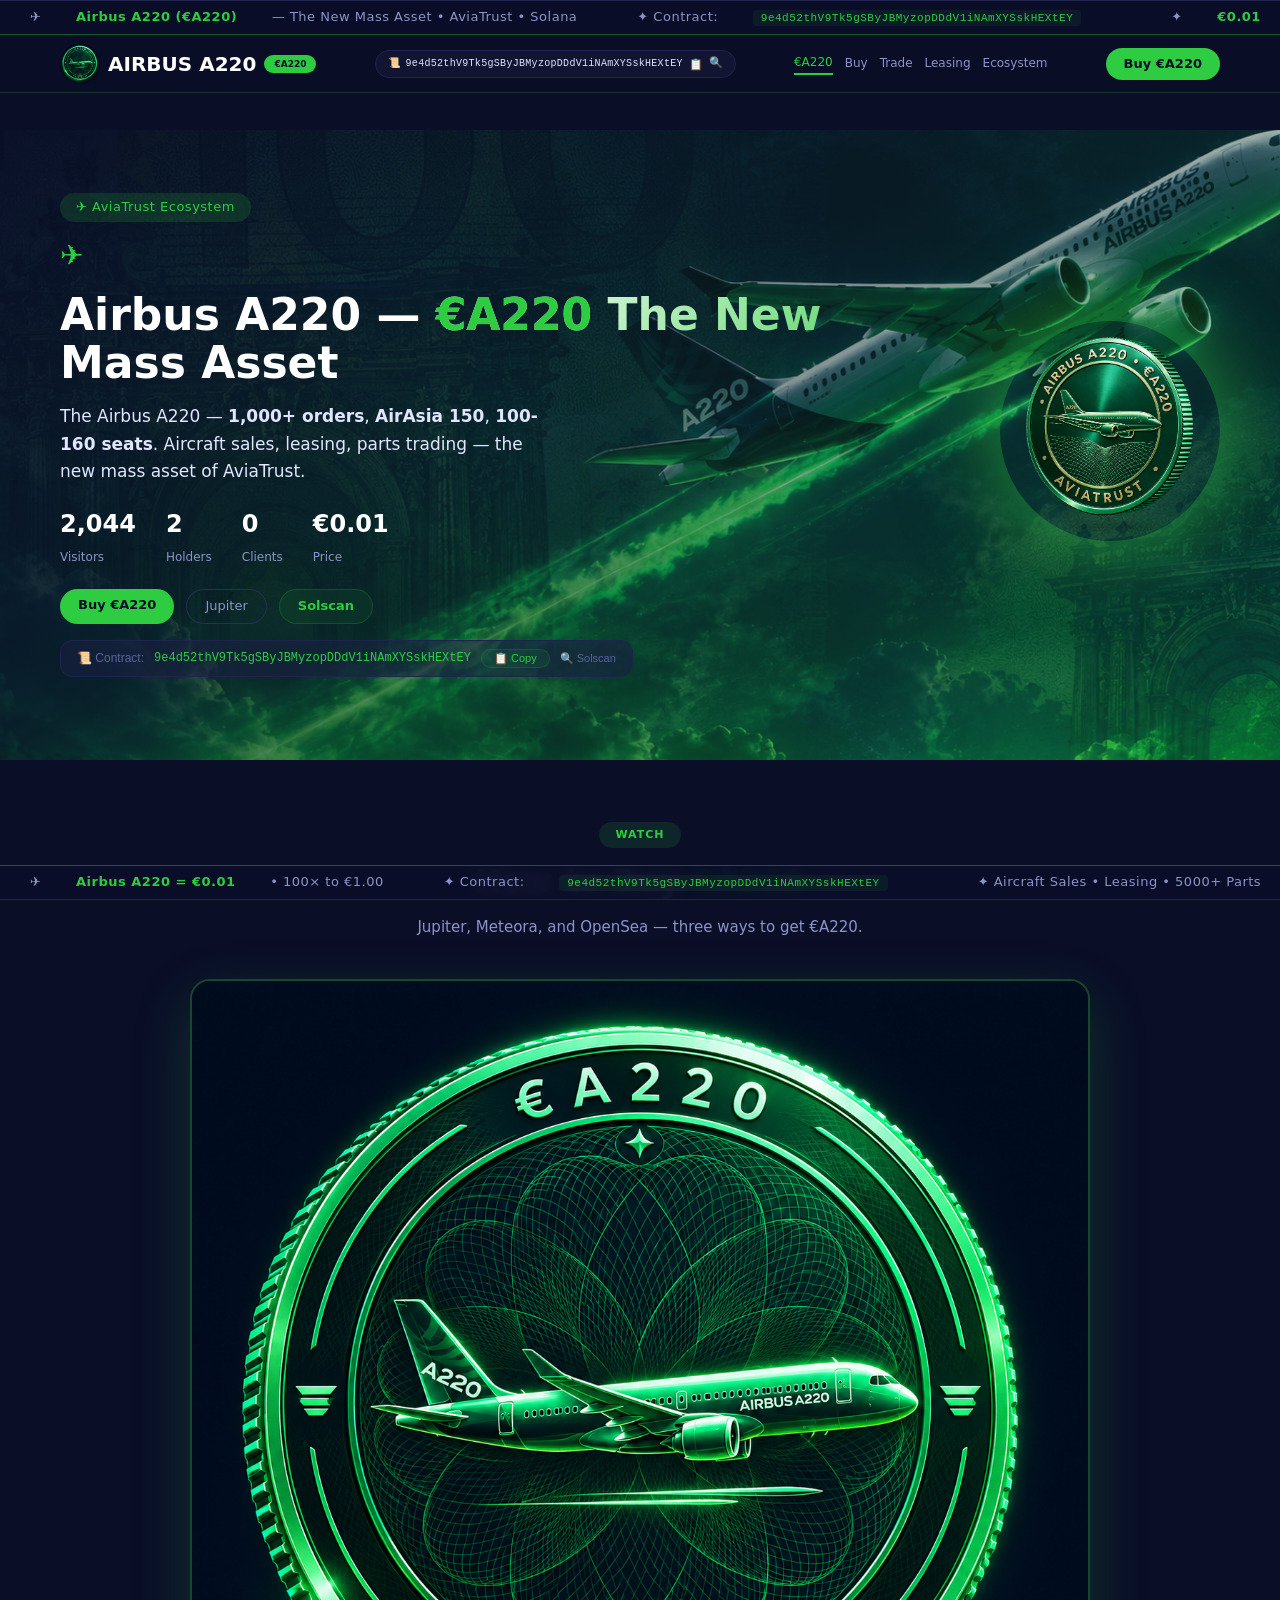
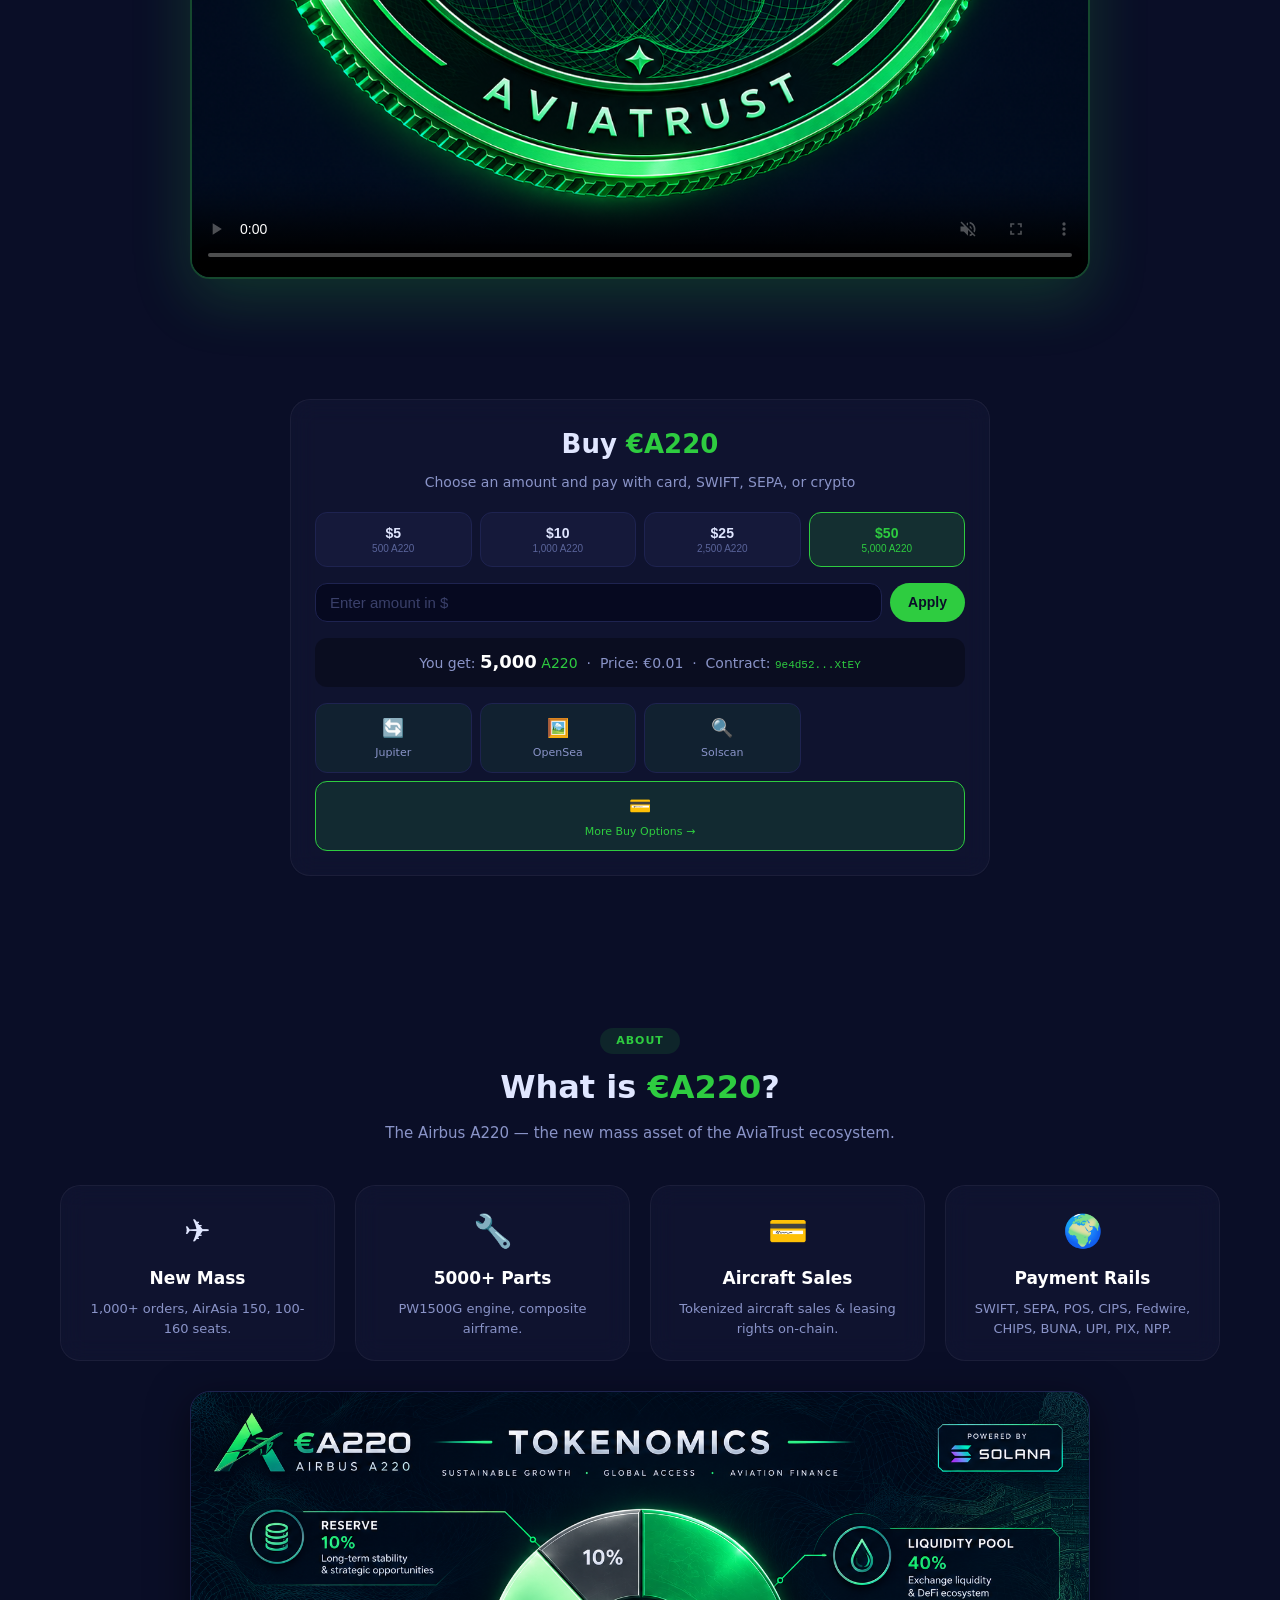
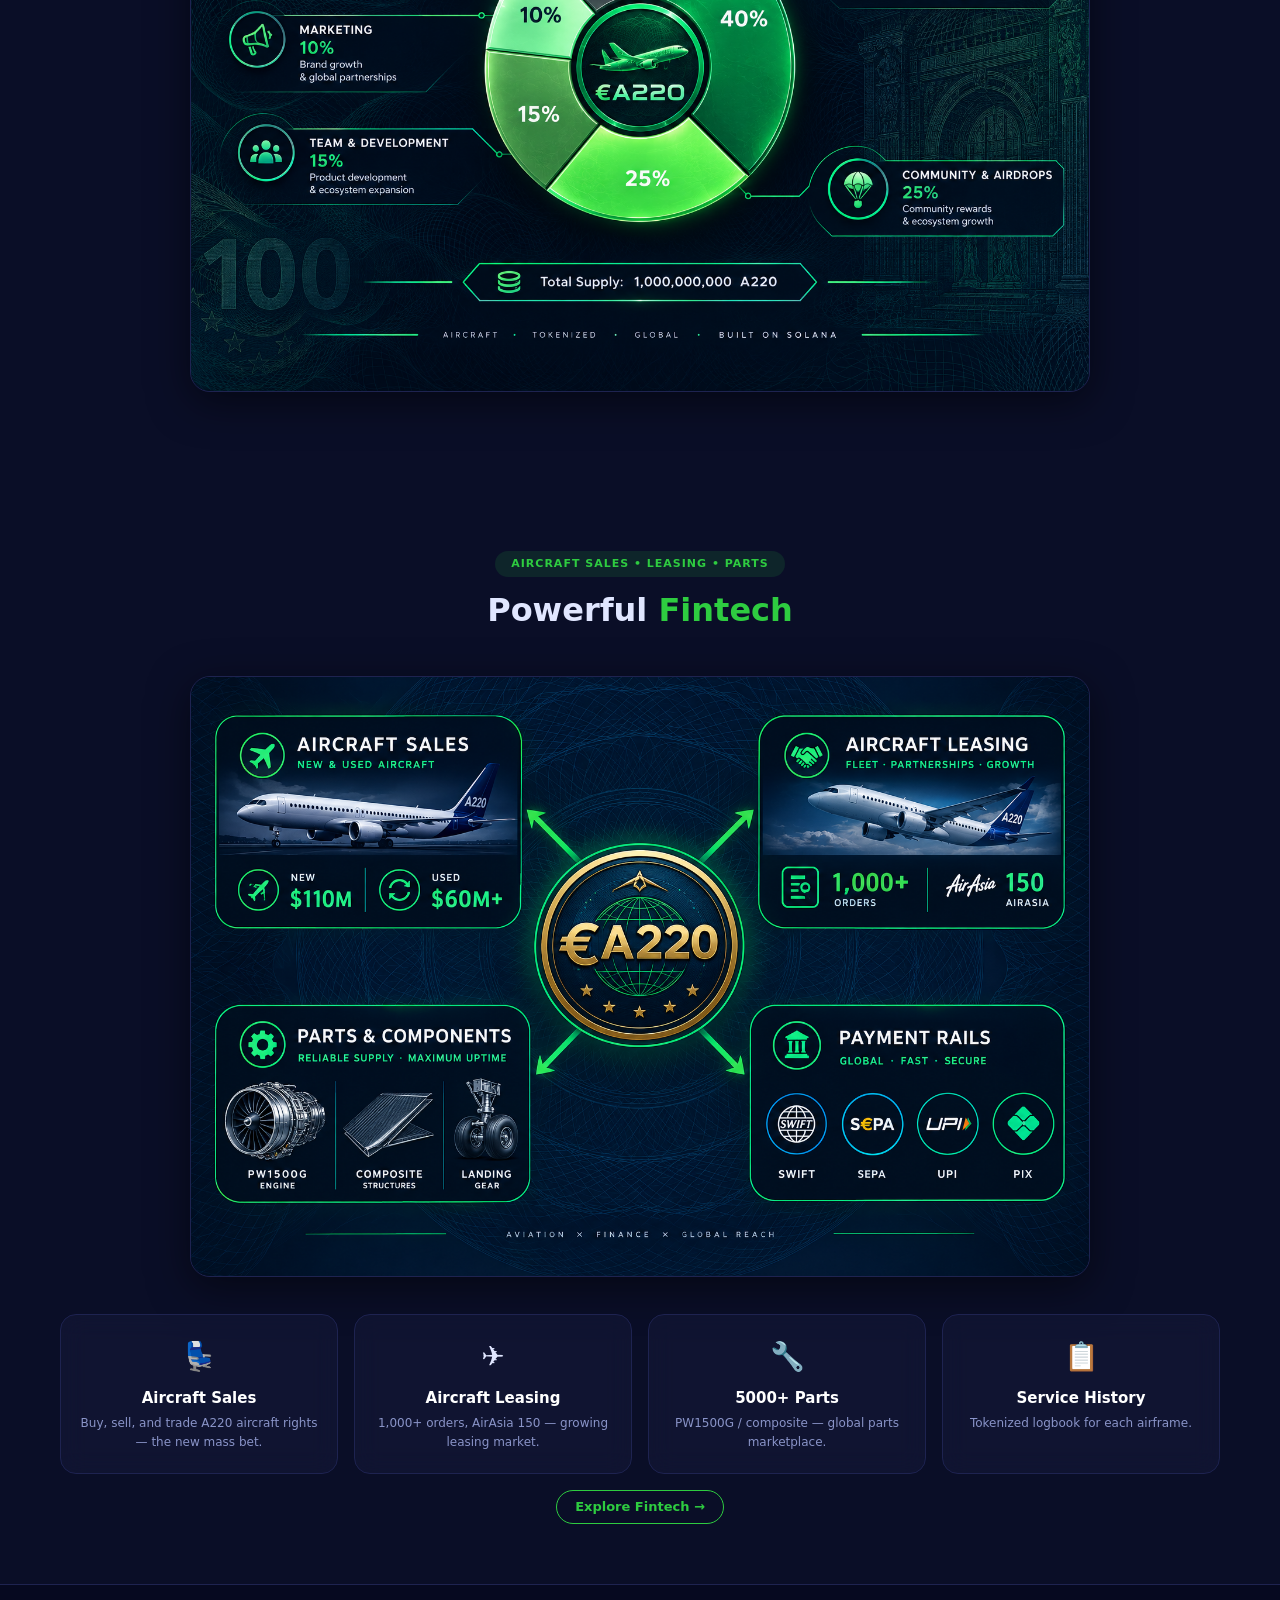
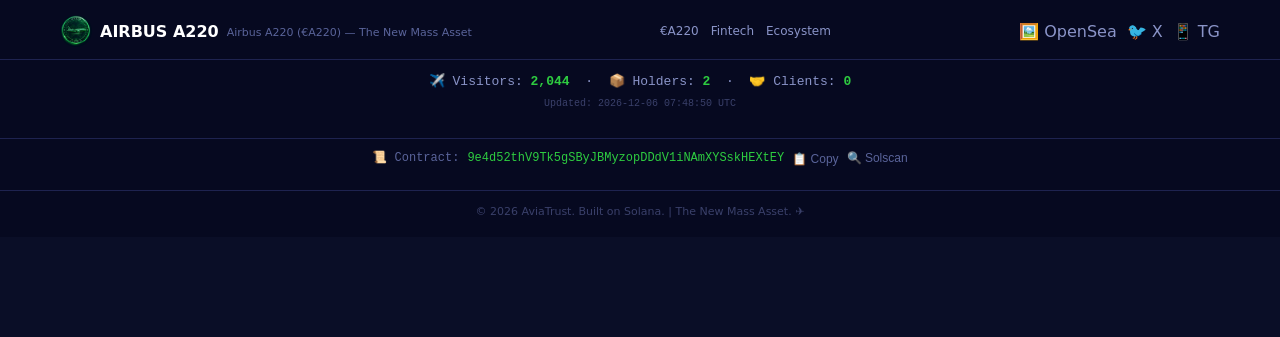
==== index.html @ b05d26f1 "Create index.html" ====
<!DOCTYPE html>
<html lang="en">
<head>
    <meta charset="UTF-8" />
    <meta name="viewport" content="width=device-width, initial-scale=1.0"/>
    <title>Airbus A220 (€A220) — The New Mass Asset | AviaTrust</title>
    <meta name="description" content="Airbus A220 — the new mass asset of AviaTrust. 1,000+ orders, AirAsia 150. Aircraft sales, leasing, 5000+ parts. €0.01 → 100× to €1.00." />
    <link rel="icon" href="a220_logo.png" />
    <style>
        * { margin: 0; padding: 0; box-sizing: border-box; }
        body {
            font-family: 'Segoe UI', system-ui, sans-serif;
            background: #0A0E27; color: #E0E6FF;
            line-height: 1.6; overflow-x: hidden;
            padding-top: 130px; padding-bottom: 60px;
        }
        .container { max-width: 1200px; margin: 0 auto; padding: 0 20px; }

        .ticker {
            position: fixed; left: 0; width: 100%; z-index: 1000;
            background: rgba(10, 14, 39, 0.95);
            border-top: 1px solid #1E2350; border-bottom: 1px solid #1E2350;
            overflow: hidden; padding: 6px 0; backdrop-filter: blur(8px);
        }
        .ticker-top { top: 0; border-bottom: 1px solid rgba(46,204,64,0.4); }
        .ticker-bottom { bottom: 0; border-top: 1px solid rgba(46,204,64,0.4); }
        .ticker-track {
            display: flex; white-space: nowrap;
            animation: tickerScroll 45s linear infinite; width: max-content;
        }
        .ticker-track span {
            margin: 0 30px; font-size: 13px; color: #8A94C8;
            letter-spacing: 0.5px; flex-shrink: 0;
        }
        .ticker-track .highlight-ticker { color: #2ECC40; font-weight: 600; }
        .ticker-track .contract-ticker {
            font-family: 'Courier New', monospace; color: #2ECC40;
            background: rgba(46,204,64,0.08); padding: 2px 8px;
            border-radius: 4px; font-size: 11px;
        }
        @keyframes tickerScroll { 0% { transform: translateX(0); } 100% { transform: translateX(-50%); } }
        .ticker-bottom .ticker-track { animation-duration: 38s; }

        header {
            position: fixed; top: 36px; left: 0; width: 100%;
            background: rgba(10, 14, 39, 0.92); backdrop-filter: blur(12px);
            z-index: 900; border-bottom: 1px solid rgba(46,204,64,0.2);
            padding: 8px 0;
        }
        .header-inner {
            display: flex; align-items: center; justify-content: space-between;
            flex-wrap: wrap; gap: 8px;
        }
        .logo { display: flex; align-items: center; gap: 8px; }
        .logo img { height: 40px; width: auto; border-radius: 50%; }
        .logo-text { font-size: 20px; font-weight: 700; color: #fff; }
        .logo-badge {
            font-size: 9px; background: #2ECC40; color: #0A0E27;
            padding: 2px 10px; border-radius: 20px; font-weight: 600;
            text-transform: uppercase;
        }
        .header-contract {
            font-size: 10px; color: #5A649A;
            background: rgba(26,30,65,0.5); padding: 4px 12px;
            border-radius: 20px; border: 1px solid #1E2350;
            display: inline-flex; align-items: center; gap: 6px;
            font-family: 'Courier New', monospace;
        }
        .header-contract .addr { color: #E0E6FF; letter-spacing: 0.3px; }
        .header-contract .copy-btn { background: transparent; border: none; color: #5A649A; cursor: pointer; font-size: 11px; }
        .header-contract .copy-btn:hover { color: #2ECC40; }
        .header-contract .solscan-link { color: #5A649A; text-decoration: none; font-size: 11px; }
        .header-contract .solscan-link:hover { color: #2ECC40; }

        nav { display: flex; gap: 12px; align-items: center; flex-wrap: wrap; }
        nav a { color: #8A94C8; text-decoration: none; font-size: 12px; font-weight: 500; transition: 0.3s; }
        nav a:hover { color: #2ECC40; }
        nav a.active { color: #2ECC40; border-bottom: 2px solid #2ECC40; }

        .btn-primary {
            background: #2ECC40; color: #0A0E27; padding: 6px 18px;
            border-radius: 30px; font-weight: 700; text-decoration: none;
            transition: 0.3s; border: none; cursor: pointer; display: inline-block;
            font-size: 13px;
        }
        .btn-primary:hover { background: #4ADE5C; transform: scale(1.02); box-shadow: 0 0 25px rgba(46,204,64,0.4); }
        .btn-secondary {
            background: transparent; color: #2ECC40; padding: 6px 18px;
            border-radius: 30px; font-weight: 600; text-decoration: none;
            border: 1px solid #2ECC40; transition: 0.3s; display: inline-block; font-size: 13px;
        }
        .btn-secondary:hover { background: #2ECC40; color: #0A0E27; }
        .btn-outline {
            background: transparent; color: #8A94C8; padding: 6px 18px;
            border-radius: 30px; font-weight: 500; text-decoration: none;
            border: 1px solid #2A2F5A; transition: 0.3s; display: inline-block; font-size: 13px;
        }
        .btn-outline:hover { border-color: #2ECC40; color: #fff; }
        .btn-glass {
            background: rgba(46,204,64, 0.08); backdrop-filter: blur(10px);
            color: #2ECC40; padding: 6px 18px; border-radius: 30px;
            font-weight: 600; text-decoration: none; border: 1px solid rgba(46,204,64,0.2);
            transition: 0.3s; display: inline-block; font-size: 13px;
        }
        .btn-glass:hover { background: rgba(46,204,64,0.2); border-color: #2ECC40; }

        .hero {
            padding: 20px 0 40px; position: relative; z-index: 1;
            min-height: 70vh; display: flex; align-items: center;
            background-image: url('a220_hero_bg.png');
            background-size: cover; background-position: center; background-attachment: fixed;
        }
        .hero::before {
            content: ''; position: absolute; top: 0; left: 0; right: 0; bottom: 0;
            background: linear-gradient(135deg, rgba(10,14,39,0.92) 0%, rgba(46,204,64,0.15) 100%);
            z-index: -1;
        }
        .hero-inner { display: flex; align-items: center; gap: 40px; position: relative; z-index: 1; }
        .hero-content { flex: 1; }
        .hero-tag {
            display: inline-block; background: rgba(46,204,64,0.15);
            color: #2ECC40; padding: 4px 16px; border-radius: 20px;
            font-size: 13px; font-weight: 500; letter-spacing: 0.5px;
            margin-bottom: 12px;
        }
        .hero h1 {
            font-size: 44px; font-weight: 800; line-height: 1.1; margin-bottom: 16px;
            background: linear-gradient(135deg, #fff 40%, #2ECC40 100%);
            -webkit-background-clip: text; -webkit-text-fill-color: transparent; background-clip: text;
        }
        .hero h1 .highlight { color: #2ECC40; -webkit-text-fill-color: #2ECC40; }
        .hero .plane-icon {
            display: block; font-size: 28px; color: #2ECC40;
            margin-bottom: 12px;
        }
        .hero p { font-size: 17px; color: #E0E6FF; max-width: 500px; margin-bottom: 20px; }
        .hero-stats { display: flex; gap: 30px; margin-bottom: 20px; flex-wrap: wrap; }
        .stat-number { display: block; font-size: 24px; font-weight: 700; color: #fff; }
        .stat-label { font-size: 12px; color: #8A94C8; }
        .hero-actions { display: flex; gap: 12px; flex-wrap: wrap; }

        .contract-hero {
            margin-top: 16px; padding: 8px 16px;
            background: rgba(26,30,65,0.6); border-radius: 12px;
            border: 1px solid #1E2350;
            display: inline-flex; align-items: center; gap: 10px;
            flex-wrap: wrap; font-size: 12px;
            font-family: 'Courier New', monospace;
        }
        .contract-hero .label { color: #5A649A; font-family: 'Segoe UI', sans-serif; }
        .contract-hero .addr { color: #2ECC40; }
        .contract-hero .copy-btn {
            background: rgba(46,204,64,0.08); border: 1px solid rgba(46,204,64,0.15);
            color: #2ECC40; padding: 2px 12px; border-radius: 16px;
            cursor: pointer; font-size: 11px; transition: 0.2s; font-family: 'Segoe UI', sans-serif;
        }
        .contract-hero .copy-btn:hover { background: rgba(46,204,64,0.2); }
        .contract-hero .solscan-link {
            color: #5A649A; text-decoration: none; font-size: 11px; font-family: 'Segoe UI', sans-serif;
        }
        .contract-hero .solscan-link:hover { color: #fff; }

        .hero-visual { flex: 0 0 220px; text-align: center; }
        .hero-coin {
            width: 220px; height: 220px; border-radius: 50%;
            object-fit: cover;
            box-shadow: 0 0 80px rgba(46,204,64,0.5), 0 0 120px rgba(46,204,64,0.3);
            animation: floatCoin 4s ease-in-out infinite;
        }
        @keyframes floatCoin {
            0%, 100% { transform: translateY(0) rotate(0deg); }
            50% { transform: translateY(-15px) rotate(5deg); }
        }

        .video-section { padding: 60px 0; position: relative; z-index: 1; }
        .video-wrapper {
            max-width: 900px; margin: 0 auto;
            border-radius: 20px; overflow: hidden;
            border: 2px solid rgba(46,204,64,0.3);
            box-shadow: 0 20px 60px rgba(46,204,64,0.2);
            transition: 0.3s;
        }
        .video-wrapper:hover {
            box-shadow: 0 20px 80px rgba(46,204,64,0.4);
            transform: translateY(-4px); border-color: #2ECC40;
        }
        .video-wrapper video { width: 100%; display: block; }

        .quick-buy {
            max-width: 700px; margin: 0 auto 30px;
            background: rgba(26, 30, 65, 0.5); border: 1px solid #1E2350;
            border-radius: 20px; padding: 24px 32px;
            backdrop-filter: blur(12px); text-align: center;
        }
        .quick-buy h2 { font-size: 26px; margin-bottom: 6px; }
        .quick-buy h2 .highlight { color: #2ECC40; }
        .quick-buy .sub { color: #8A94C8; margin-bottom: 18px; font-size: 14px; }
        .buy-amount-grid { display: grid; grid-template-columns: repeat(4, 1fr); gap: 8px; margin-bottom: 16px; }
        .buy-amount-btn {
            background: rgba(26, 30, 65, 0.6); border: 1px solid #1E2350;
            border-radius: 12px; padding: 12px 6px;
            color: #E0E6FF; font-size: 14px; font-weight: 600;
            cursor: pointer; transition: 0.3s;
        }
        .buy-amount-btn:hover, .buy-amount-btn.active {
            border-color: #2ECC40; background: rgba(46,204,64,0.15); color: #2ECC40;
        }
        .buy-amount-btn small { display: block; font-size: 10px; font-weight: 400; color: #5A649A; margin-top: 2px; }
        .buy-amount-btn.active small { color: #2ECC40; }
        .buy-custom-row { display: flex; gap: 8px; margin-bottom: 16px; }
        .buy-custom-row input {
            flex: 1; padding: 10px 14px; border-radius: 12px;
            border: 1px solid #1E2350; background: #060920;
            color: #fff; font-size: 15px; outline: none; min-width: 0;
        }
        .buy-custom-row input:focus { border-color: #2ECC40; }
        .buy-custom-row input::placeholder { color: #3A406A; }
        .buy-total {
            background: rgba(0,0,0,0.3); border-radius: 12px;
            padding: 10px; margin-bottom: 16px; font-size: 14px; color: #8A94C8;
        }
        .buy-total strong { color: #fff; font-size: 18px; }
        .buy-links-grid { display: grid; grid-template-columns: repeat(4, 1fr); gap: 8px; margin-top: 12px; }
        .buy-links-grid a {
            background: rgba(46,204,64,0.08); border: 1px solid #1E2350;
            border-radius: 12px; padding: 10px 6px; color: #8A94C8;
            text-decoration: none; font-size: 11px; transition: 0.3s; text-align: center;
        }
        .buy-links-grid a:hover { border-color: #2ECC40; color: #2ECC40; background: rgba(46,204,64,0.05); }
        .buy-links-grid a .icon { display: block; font-size: 18px; margin-bottom: 2px; }

        section { padding: 60px 0; position: relative; z-index: 1; }
        .section-header { text-align: center; margin-bottom: 40px; }
        .section-tag {
            display: inline-block; background: rgba(46,204,64,0.12);
            color: #2ECC40; padding: 4px 16px; border-radius: 20px;
            font-size: 11px; font-weight: 600; text-transform: uppercase; letter-spacing: 1px;
        }
        .section-header h2 { font-size: 32px; font-weight: 700; margin: 8px 0; }
        .section-header h2 .highlight { color: #2ECC40; }
        .section-header p { color: #8A94C8; max-width: 600px; margin: 0 auto; font-size: 15px; }

        .glass-card {
            background: rgba(26, 30, 65, 0.35); backdrop-filter: blur(12px);
            border: 1px solid rgba(255,255,255,0.05); border-radius: 20px;
            padding: 24px 24px; transition: 0.4s;
        }
        .glass-card:hover { border-color: rgba(46,204,64,0.2); transform: translateY(-4px); }

        .about-grid { display: grid; grid-template-columns: repeat(auto-fit, minmax(200px, 1fr)); gap: 20px; }
        .about-card { text-align: center; padding: 20px; }
        .about-icon { font-size: 32px; margin-bottom: 8px; }
        .about-card h3 { font-size: 17px; margin-bottom: 6px; color: #fff; }
        .about-card p { font-size: 13px; color: #8A94C8; }

        .rwa-grid { display: grid; grid-template-columns: repeat(auto-fit, minmax(200px, 1fr)); gap: 16px; }
        .rwa-card {
            background: rgba(26,30,65,0.4); border: 1px solid #1E2350;
            border-radius: 16px; padding: 20px 18px; text-align: center; transition: 0.3s;
        }
        .rwa-card:hover { border-color: #2ECC40; transform: translateY(-4px); }
        .rwa-card .rwa-icon { font-size: 28px; margin-bottom: 6px; }
        .rwa-card h4 { color: #fff; font-size: 15px; }
        .rwa-card p { color: #8A94C8; font-size: 12px; margin-top: 4px; }

        .image-block { max-width: 900px; margin: 30px auto; text-align: center; }
        .image-block img {
            max-width: 100%; border-radius: 20px;
            border: 1px solid #1E2350;
            box-shadow: 0 10px 40px rgba(0,0,0,0.5);
        }

        footer {
            background: #060920; padding: 30px 0 16px; position: relative; z-index: 1;
            border-top: 1px solid #1E2350; margin-bottom: 40px;
        }
        .footer-inner { display: flex; justify-content: space-between; align-items: center; flex-wrap: wrap; gap: 12px; }
        .footer-brand { display: flex; align-items: center; gap: 8px; }
        .footer-brand img { height: 32px; width: auto; border-radius: 50%; }
        .footer-brand .logo-text { font-size: 16px; }
        .footer-brand p { font-size: 11px; color: #5A649A; margin-top: 2px; }
        .footer-links { display: flex; gap: 12px; flex-wrap: wrap; }
        .footer-links a { color: #8A94C8; text-decoration: none; font-size: 12px; }
        .footer-links a:hover { color: #2ECC40; }
        .footer-social { display: flex; gap: 10px; }
        .footer-social a { color: #8A94C8; text-decoration: none; font-size: 16px; }
        .footer-social a:hover { color: #2ECC40; }

        .footer-counter {
            text-align: center; padding: 12px 0;
            border-top: 1px solid #1E2350; margin-top: 12px;
            font-size: 13px; color: #8A94C8;
            font-family: 'Courier New', monospace;
        }
        .footer-counter .counter-visitors { color: #2ECC40; font-weight: 600; }
        .footer-counter .counter-holders { color: #2ECC40; font-weight: 600; }
        .footer-counter .counter-clients { color: #2ECC40; font-weight: 600; }
        .footer-counter .time { font-size: 10px; color: #3A406A; }

        .footer-contract {
            text-align: center; padding: 10px 0;
            border-top: 1px solid #1E2350; margin-top: 12px;
            font-size: 12px; color: #5A649A;
            display: flex; align-items: center; justify-content: center;
            gap: 8px; flex-wrap: wrap; font-family: 'Courier New', monospace;
        }
        .footer-contract .addr { color: #2ECC40; }
        .footer-contract .copy-btn { background: transparent; border: none; color: #5A649A; cursor: pointer; font-size: 12px; font-family: 'Segoe UI', sans-serif; }
        .footer-contract .copy-btn:hover { color: #2ECC40; }
        .footer-contract .solscan-link { color: #5A649A; text-decoration: none; font-size: 12px; font-family: 'Segoe UI', sans-serif; }
        .footer-contract .solscan-link:hover { color: #fff; }
        .footer-bottom { text-align: center; padding-top: 12px; border-top: 1px solid #1E2350; margin-top: 12px; font-size: 11px; color: #3A406A; }

        @media (max-width: 768px) {
            body { padding-top: 180px; }
            header { top: 34px; padding: 6px 0; }
            .header-inner { flex-direction: column; align-items: stretch; }
            .header-contract { font-size: 9px; padding: 2px 8px; justify-content: center; }
            nav { justify-content: center; gap: 6px; }
            nav a { font-size: 10px; }
            .hero { padding: 10px 0 30px; background-attachment: scroll; }
            .hero-inner { flex-direction: column; text-align: center; }
            .hero h1 { font-size: 30px; }
            .hero-stats { justify-content: center; gap: 14px; }
            .hero-actions { justify-content: center; }
            .contract-hero { justify-content: center; font-size: 10px; }
            .hero-visual { flex: 0 0 150px; }
            .hero-coin { width: 150px; height: 150px; }
            .quick-buy { padding: 16px; }
            .buy-amount-grid { grid-template-columns: repeat(2, 1fr); }
            .buy-links-grid { grid-template-columns: 1fr 1fr; }
            .buy-custom-row { flex-direction: column; }
            section { padding: 30px 0; }
            .footer-inner { flex-direction: column; text-align: center; }
            .footer-contract { font-size: 10px; flex-direction: column; gap: 4px; }
        }
        @media (max-width: 480px) {
            .hero h1 { font-size: 24px; }
            .hero-stats { gap: 8px; }
            .stat-number { font-size: 16px; }
            .buy-amount-grid { grid-template-columns: 1fr 1fr; }
            .buy-links-grid { grid-template-columns: 1fr; }
            .header-contract { display: none; }
        }
    </style>
</head>
<body>

<div class="ticker ticker-top">
    <div class="ticker-track">
        <span>✈️ <span class="highlight-ticker">Airbus A220 (€A220)</span> — The New Mass Asset • AviaTrust • Solana</span>
        <span>✦ Contract: <span class="contract-ticker">9e4d52thV9Tk5gSByJBMyzopDDdV1iNAmXYSskHEXtEY</span></span>
        <span>✦ <span class="highlight-ticker">€0.01</span> → 100× to €1.00</span>
        <span>✦ 1,000+ Orders • AirAsia 150 • 100-160 Seats</span>
        <span>✦ SWIFT • SEPA • POS • Leasing • Aircraft Sales</span>
        <span>✈️ <span class="highlight-ticker">Airbus A220 (€A220)</span> — The New Mass Asset • AviaTrust • Solana</span>
        <span>✦ Contract: <span class="contract-ticker">9e4d52thV9Tk5gSByJBMyzopDDdV1iNAmXYSskHEXtEY</span></span>
        <span>✦ <span class="highlight-ticker">€0.01</span> → 100× to €1.00</span>
        <span>✦ 1,000+ Orders • AirAsia 150 • 100-160 Seats</span>
        <span>✦ SWIFT • SEPA • POS • Leasing • Aircraft Sales</span>
    </div>
</div>

<header>
    <div class="container header-inner">
        <div class="logo">
            <img src="a220_logo.png" alt="Airbus A220 Logo" />
            <span class="logo-text">AIRBUS A220</span>
            <span class="logo-badge">€A220</span>
        </div>
        <div class="header-contract">
            📜 <span class="addr">9e4d52thV9Tk5gSByJBMyzopDDdV1iNAmXYSskHEXtEY</span>
            <button onclick="navigator.clipboard.writeText('9e4d52thV9Tk5gSByJBMyzopDDdV1iNAmXYSskHEXtEY')" class="copy-btn">📋</button>
            <a href="https://solscan.io/token/9e4d52thV9Tk5gSByJBMyzopDDdV1iNAmXYSskHEXtEY" target="_blank" class="solscan-link">🔍</a>
        </div>
        <nav>
            <a href="index.html" class="active">€A220</a>
            <a href="buy.html">Buy</a>
            <a href="trade.html">Trade</a>
            <a href="fintech2.html">Leasing</a>
            <a href="ecosystem.html">Ecosystem</a>
        </nav>
        <a href="buy.html" class="btn-primary">Buy €A220</a>
    </div>
</header>

<section class="hero">
    <div class="container hero-inner">
        <div class="hero-content">
            <div class="hero-tag">✈️ AviaTrust Ecosystem</div>
            <span class="plane-icon">✈</span>
            <h1>Airbus A220 — <span class="highlight">€A220</span> The New Mass Asset</h1>
            <p>
                The Airbus A220 — <strong>1,000+ orders</strong>, <strong>AirAsia 150</strong>, <strong>100-160 seats</strong>.
                Aircraft sales, leasing, parts trading — the new mass asset of AviaTrust.
            </p>
            <div class="hero-stats">
                <div class="stat"><span class="stat-number counter-visitors">2030</span><span class="stat-label">Visitors</span></div>
                <div class="stat"><span class="stat-number counter-holders">2</span><span class="stat-label">Holders</span></div>
                <div class="stat"><span class="stat-number counter-clients">0</span><span class="stat-label">Clients</span></div>
                <div class="stat"><span class="stat-number">€0.01</span><span class="stat-label">Price</span></div>
            </div>
            <div class="hero-actions">
                <a href="buy.html" class="btn-primary">Buy €A220</a>
                <a href="https://jup.ag/swap/SOL-9e4d52thV9Tk5gSByJBMyzopDDdV1iNAmXYSskHEXtEY" target="_blank" class="btn-outline">Jupiter</a>
                <a href="https://solscan.io/token/9e4d52thV9Tk5gSByJBMyzopDDdV1iNAmXYSskHEXtEY" target="_blank" class="btn-glass">Solscan</a>
            </div>
            <div class="contract-hero">
                <span class="label">📜 Contract:</span>
                <span class="addr">9e4d52thV9Tk5gSByJBMyzopDDdV1iNAmXYSskHEXtEY</span>
                <button onclick="navigator.clipboard.writeText('9e4d52thV9Tk5gSByJBMyzopDDdV1iNAmXYSskHEXtEY')" class="copy-btn">📋 Copy</button>
                <a href="https://solscan.io/token/9e4d52thV9Tk5gSByJBMyzopDDdV1iNAmXYSskHEXtEY" target="_blank" class="solscan-link">🔍 Solscan</a>
            </div>
        </div>
        <div class="hero-visual">
            <img src="a220_coin.png" alt="Airbus A220 Coin" class="hero-coin" onerror="this.onerror=null;this.src='a220_logo.png';" />
        </div>
    </div>
</section>

<section class="video-section" id="promo-video">
    <div class="container">
        <div class="section-header">
            <span class="section-tag">Watch</span>
            <h2>How to Buy <span class="highlight">€A220</span></h2>
            <p>Jupiter, Meteora, and OpenSea — three ways to get €A220.</p>
        </div>
        <div class="video-wrapper">
            <video controls autoplay muted loop playsinline poster="a220_logo.png">
                <source src="a220_promo_video.mp4" type="video/mp4">
                Your browser does not support video.
            </video>
        </div>
    </div>
</section>

<section id="buy">
    <div class="container">
        <div class="quick-buy glass-card">
            <h2>Buy <span class="highlight">€A220</span></h2>
            <p class="sub">Choose an amount and pay with card, SWIFT, SEPA, or crypto</p>
            <div class="buy-amount-grid">
                <button class="buy-amount-btn" data-usd="5">$5 <small>500 A220</small></button>
                <button class="buy-amount-btn" data-usd="10">$10 <small>1,000 A220</small></button>
                <button class="buy-amount-btn" data-usd="25">$25 <small>2,500 A220</small></button>
                <button class="buy-amount-btn active" data-usd="50">$50 <small>5,000 A220</small></button>
            </div>
            <div class="buy-custom-row">
                <input type="number" id="customAmount" placeholder="Enter amount in $" min="1" step="1" />
                <button class="btn-primary" id="setCustomBtn" style="padding: 10px 18px; font-size: 14px;">Apply</button>
            </div>
            <div class="buy-total">
                You get: <strong id="totalA220">5,000</strong> <span style="color:#2ECC40;">A220</span>
                &nbsp;·&nbsp; Price: <span id="displayPrice">€0.01</span>
                &nbsp;·&nbsp; Contract: <span style="font-family:monospace; font-size:11px; color:#2ECC40;">9e4d52...XtEY</span>
            </div>
            <div class="buy-links-grid">
                <a href="https://jup.ag/swap/SOL-9e4d52thV9Tk5gSByJBMyzopDDdV1iNAmXYSskHEXtEY" target="_blank"><span class="icon">🔄</span> Jupiter</a>
                <a href="https://opensea.io/token/solana/9e4d52thV9Tk5gSByJBMyzopDDdV1iNAmXYSskHEXtEY" target="_blank"><span class="icon">🖼️</span> OpenSea</a>
                <a href="https://solscan.io/token/9e4d52thV9Tk5gSByJBMyzopDDdV1iNAmXYSskHEXtEY" target="_blank"><span class="icon">🔍</span> Solscan</a>
                <a href="buy.html" style="grid-column: span 4; background: rgba(46,204,64,0.12); border-color: #2ECC40; color: #2ECC40;"><span class="icon">💳</span> More Buy Options →</a>
            </div>
        </div>
    </div>
</section>

<section id="about">
    <div class="container">
        <div class="section-header">
            <span class="section-tag">About</span>
            <h2>What is <span class="highlight">€A220</span>?</h2>
            <p>The Airbus A220 — the new mass asset of the AviaTrust ecosystem.</p>
        </div>
        <div class="about-grid">
            <div class="about-card glass-card"><div class="about-icon">✈️</div><h3>New Mass</h3><p>1,000+ orders, AirAsia 150, 100-160 seats.</p></div>
            <div class="about-card glass-card"><div class="about-icon">🔧</div><h3>5000+ Parts</h3><p>PW1500G engine, composite airframe.</p></div>
            <div class="about-card glass-card"><div class="about-icon">💳</div><h3>Aircraft Sales</h3><p>Tokenized aircraft sales &amp; leasing rights on-chain.</p></div>
            <div class="about-card glass-card"><div class="about-icon">🌍</div><h3>Payment Rails</h3><p>SWIFT, SEPA, POS, CIPS, Fedwire, CHIPS, BUNA, UPI, PIX, NPP.</p></div>
        </div>
        <div class="image-block">
            <img src="a220_chart.png" alt="Airbus A220 Tokenomics Chart" />
        </div>
    </div>
</section>

<section id="fintech">
    <div class="container">
        <div class="section-header">
            <span class="section-tag">Aircraft Sales • Leasing • Parts</span>
            <h2>Powerful <span class="highlight">Fintech</span></h2>
        </div>
        <div class="image-block">
            <img src="a220_fintech_diagram.png" alt="Airbus A220 Fintech Diagram" />
        </div>
        <div class="rwa-grid">
            <div class="rwa-card glass-card"><div class="rwa-icon">💺</div><h4>Aircraft Sales</h4><p>Buy, sell, and trade A220 aircraft rights — the new mass bet.</p></div>
            <div class="rwa-card glass-card"><div class="rwa-icon">✈️</div><h4>Aircraft Leasing</h4><p>1,000+ orders, AirAsia 150 — growing leasing market.</p></div>
            <div class="rwa-card glass-card"><div class="rwa-icon">🔧</div><h4>5000+ Parts</h4><p>PW1500G / composite — global parts marketplace.</p></div>
            <div class="rwa-card glass-card"><div class="rwa-icon">📋</div><h4>Service History</h4><p>Tokenized logbook for each airframe.</p></div>
        </div>
        <div style="text-align:center; margin-top:16px;">
            <a href="fintech2.html" class="btn-secondary">Explore Fintech →</a>
        </div>
    </div>
</section>

<div class="ticker ticker-bottom">
    <div class="ticker-track">
        <span>✈️ <span class="highlight-ticker">Airbus A220 = €0.01</span> • 100× to €1.00</span>
        <span>✦ Contract: <span class="contract-ticker">9e4d52thV9Tk5gSByJBMyzopDDdV1iNAmXYSskHEXtEY</span></span>
        <span>✦ Aircraft Sales • Leasing • 5000+ Parts</span>
        <span>✦ Solana — 65,000 TPS</span>
        <span>✦ SWIFT • SEPA • POS • CIPS • UPI • PIX</span>
        <span>✦ 365 Days Liquidity Lock</span>
        <span>✈️ <span class="highlight-ticker">Airbus A220 = €0.01</span> • 100× to €1.00</span>
        <span>✦ Contract: <span class="contract-ticker">9e4d52thV9Tk5gSByJBMyzopDDdV1iNAmXYSskHEXtEY</span></span>
        <span>✦ Aircraft Sales • Leasing • 5000+ Parts</span>
        <span>✦ Solana — 65,000 TPS</span>
        <span>✦ SWIFT • SEPA • POS • CIPS • UPI • PIX</span>
        <span>✦ 365 Days Liquidity Lock</span>
    </div>
</div>

<footer>
    <div class="container footer-inner">
        <div class="footer-brand">
            <img src="a220_logo.png" alt="Airbus A220" />
            <span class="logo-text">AIRBUS A220</span>
            <p>Airbus A220 (€A220) — The New Mass Asset</p>
        </div>
        <div class="footer-links">
            <a href="index.html">€A220</a>
            <a href="fintech1.html">Fintech</a>
            <a href="ecosystem.html">Ecosystem</a>
        </div>
        <div class="footer-social">
            <a href="https://opensea.io/token/solana/9e4d52thV9Tk5gSByJBMyzopDDdV1iNAmXYSskHEXtEY" target="_blank">🖼️ OpenSea</a>
            <a href="https://x.com/aviatrust" target="_blank">🐦 X</a>
            <a href="https://t.me/aviatrust" target="_blank">📱 TG</a>
        </div>
    </div>

    <div class="footer-counter">
        ✈️ Visitors: <span class="counter-visitors">2030</span>
        &nbsp;·&nbsp;
        📦 Holders: <span class="counter-holders">2</span>
        &nbsp;·&nbsp;
        🤝 Clients: <span class="counter-clients">0</span>
        <br />
        <span class="time counter-visitor-time">Updated: —</span>
    </div>

    <div class="footer-contract">
        📜 Contract: <span class="addr">9e4d52thV9Tk5gSByJBMyzopDDdV1iNAmXYSskHEXtEY</span>
        <button onclick="navigator.clipboard.writeText('9e4d52thV9Tk5gSByJBMyzopDDdV1iNAmXYSskHEXtEY')" class="copy-btn">📋 Copy</button>
        <a href="https://solscan.io/token/9e4d52thV9Tk5gSByJBMyzopDDdV1iNAmXYSskHEXtEY" target="_blank" class="solscan-link">🔍 Solscan</a>
    </div>
    <div class="footer-bottom">
        <p>© 2026 AviaTrust. Built on Solana. | The New Mass Asset. ✈️</p>
    </div>
</footer>

<script>
    document.querySelectorAll('.ticker-track').forEach(track => {
        const content = track.innerHTML;
        track.innerHTML = content + content + content;
    });

    const price = 0.01;
    const priceEl = document.getElementById('displayPrice');
    const totalEl = document.getElementById('totalA220');
    const customInput = document.getElementById('customAmount');
    const setCustomBtn = document.getElementById('setCustomBtn');

    setInterval(() => {
        const change = (Math.random() - 0.5) * 0.0005;
        const newPrice = Math.max(0.009, Math.min(0.011, price + change));
        priceEl.textContent = '€' + newPrice.toFixed(4);
    }, 3000);

    const amountBtns = document.querySelectorAll('.buy-amount-btn');
    amountBtns.forEach(btn => {
        btn.addEventListener('click', function() {
            amountBtns.forEach(b => b.classList.remove('active'));
            this.classList.add('active');
            const usd = parseFloat(this.dataset.usd);
            updateTotal(usd);
        });
    });

    setCustomBtn.addEventListener('click', function() {
        const val = parseFloat(customInput.value);
        if (val && val > 0) {
            amountBtns.forEach(b => b.classList.remove('active'));
            updateTotal(val);
        } else {
            alert('Enter a valid amount (e.g. 15)');
        }
    });

    customInput.addEventListener('keydown', function(e) {
        if (e.key === 'Enter') setCustomBtn.click();
    });

    function updateTotal(usd) {
        const a220Amount = Math.floor(usd / price);
        totalEl.textContent = a220Amount.toLocaleString();
    }

    updateTotal(50);

    document.querySelectorAll('a[href^="#"]').forEach(anchor => {
        anchor.addEventListener('click', function(e) {
            const href = this.getAttribute('href');
            if (href === '#') return;
            e.preventDefault();
            const target = document.querySelector(href);
            if (target) {
                const offset = 160;
                const top = target.getBoundingClientRect().top + window.pageYOffset - offset;
                window.scrollTo({ top, behavior: 'smooth' });
            }
        });
    });
</script>

<script src="counter.js"></script>

</body>
</html>
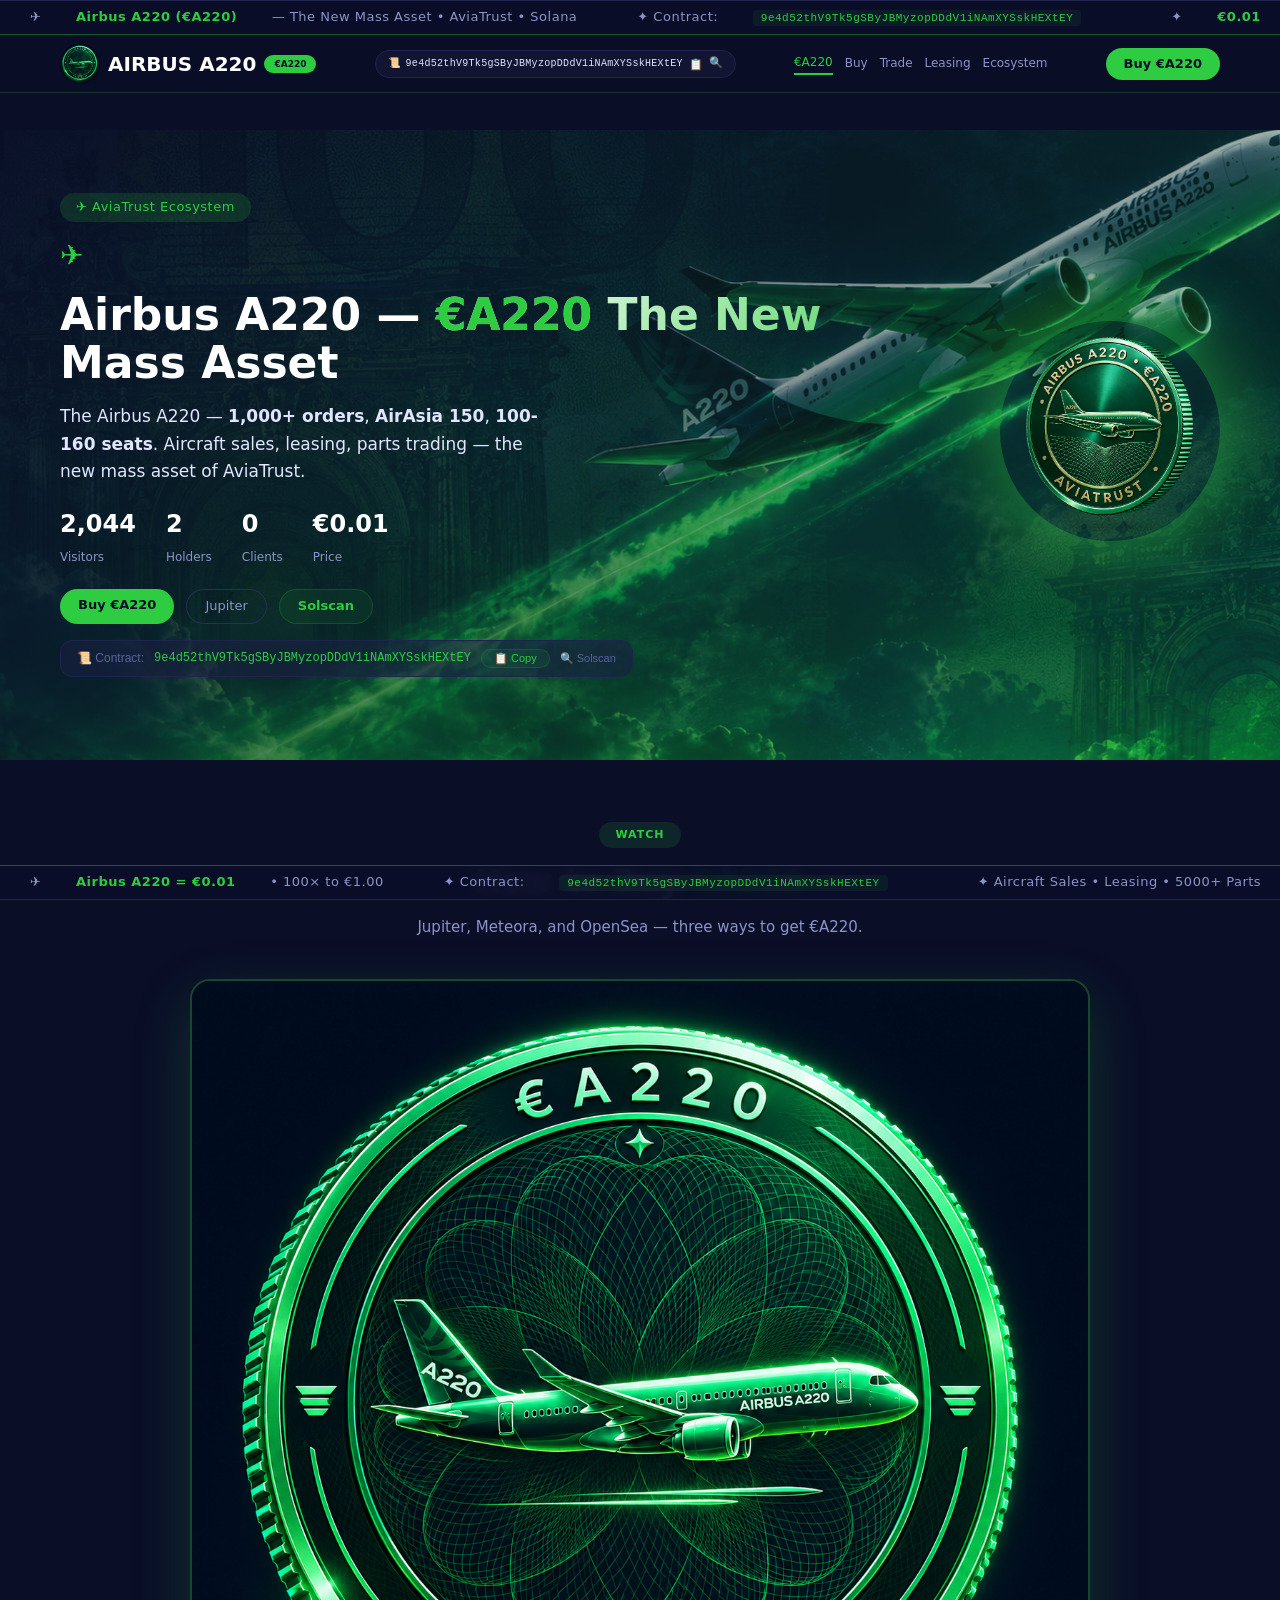
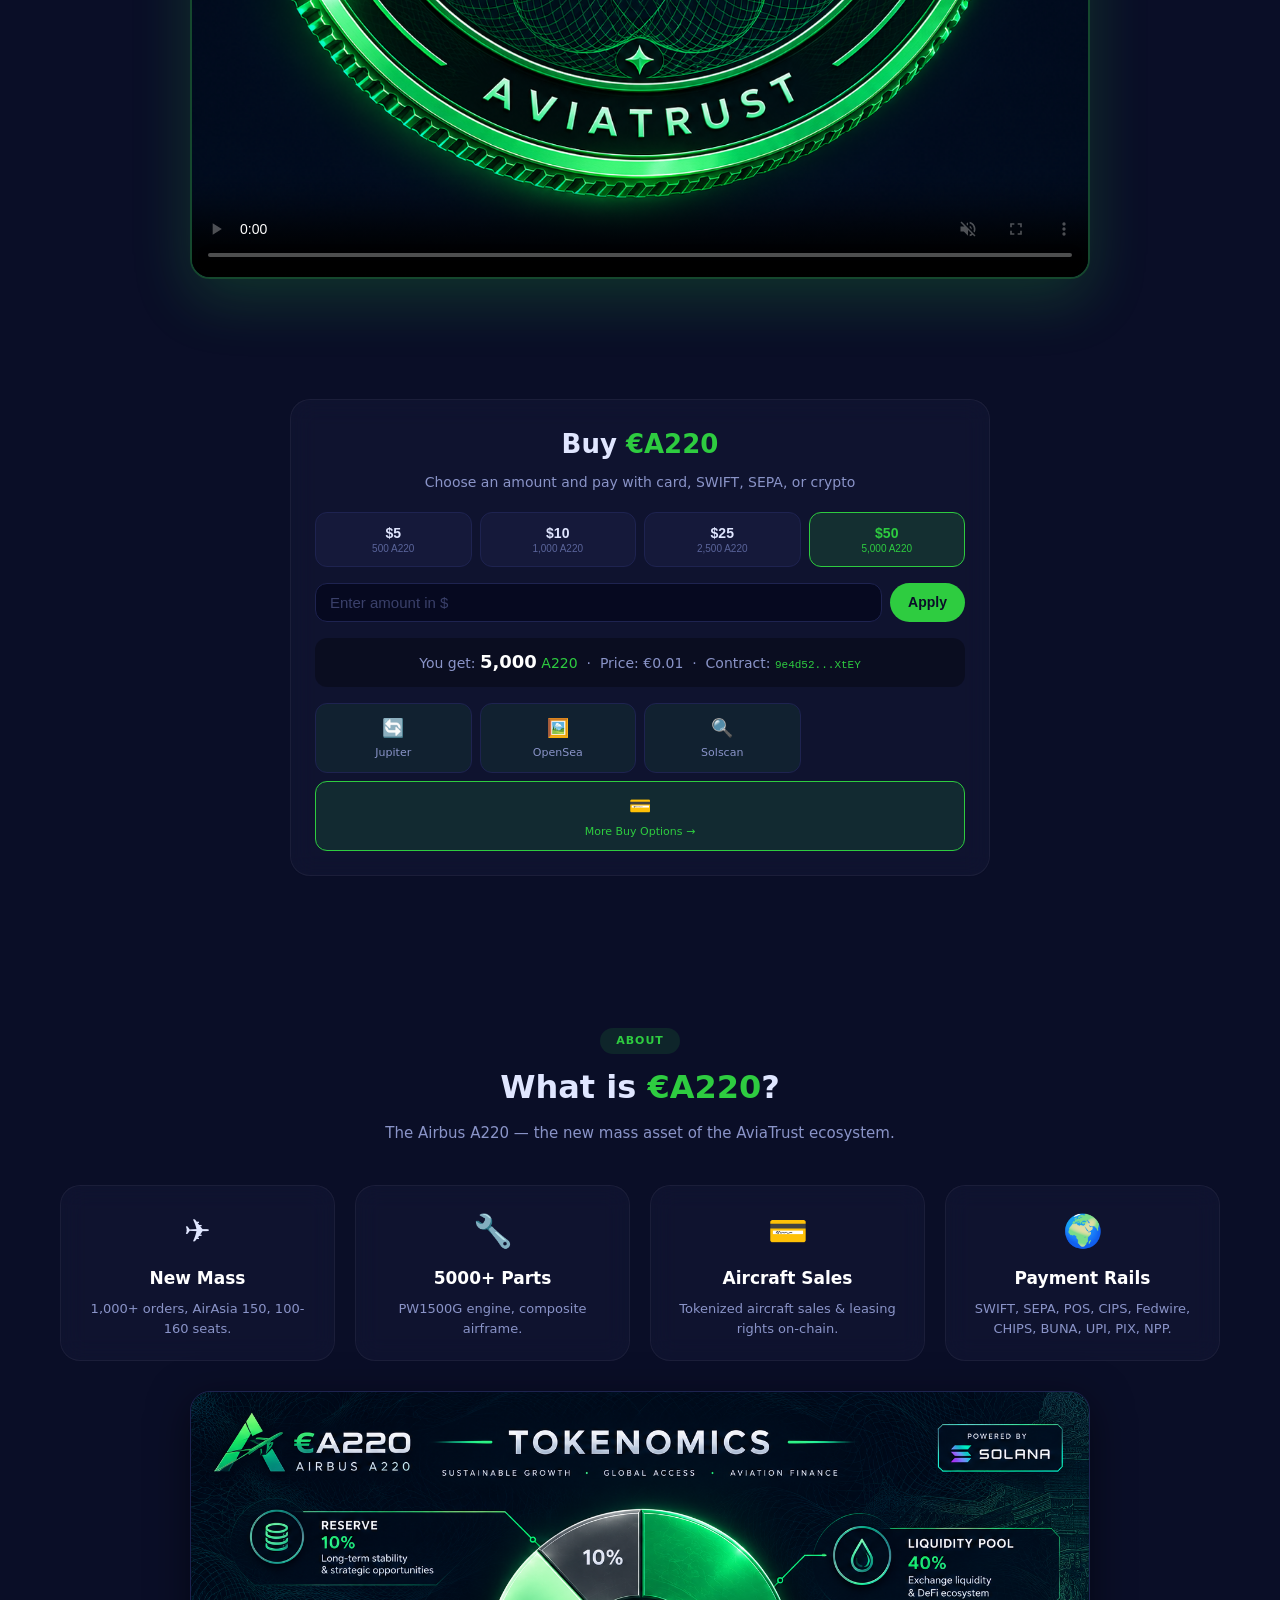
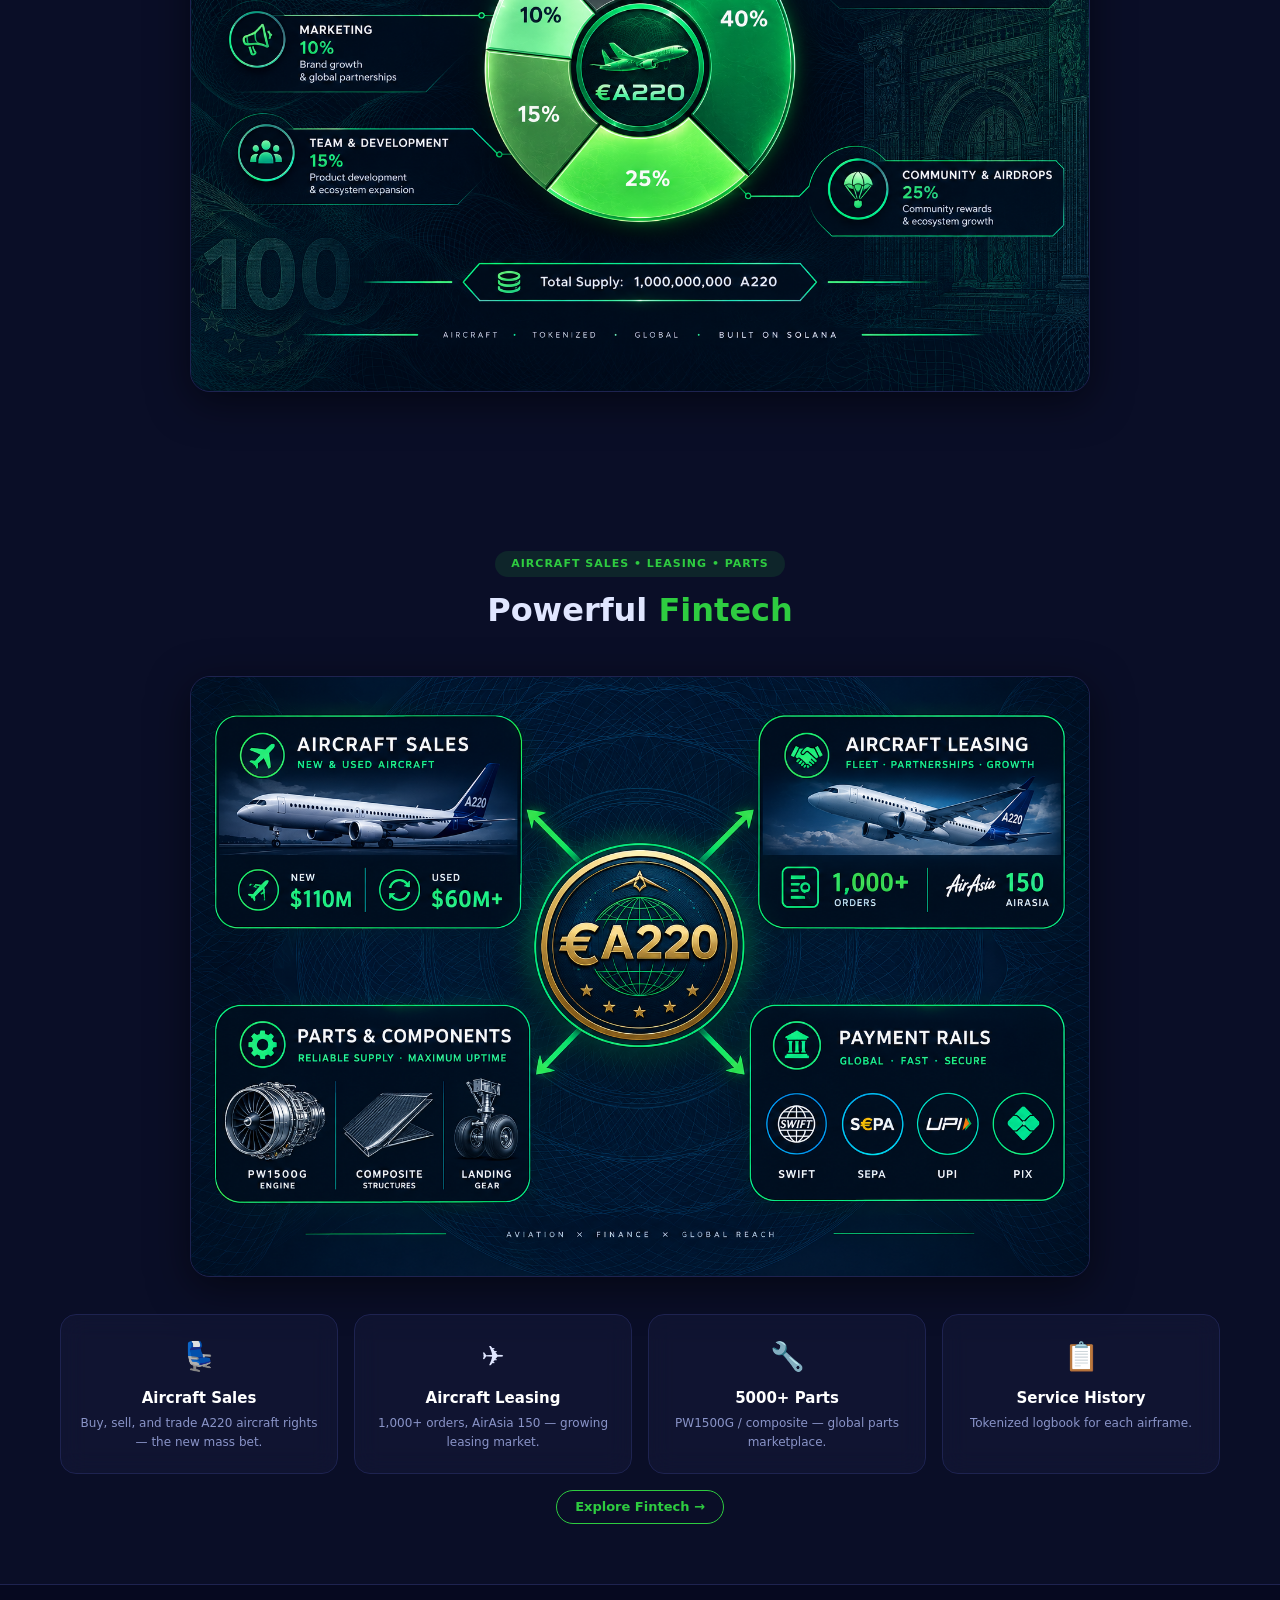
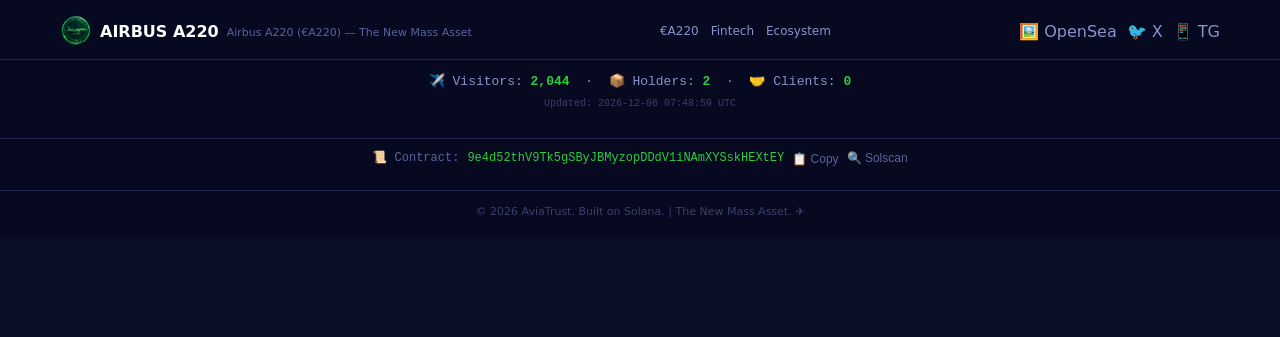
==== commit 685c0a6c: "Update index.html" ====
--- a/index.html
+++ b/index.html
@@ -4,276 +4,114 @@
     <meta charset="UTF-8" />
     <meta name="viewport" content="width=device-width, initial-scale=1.0"/>
     <title>Airbus A220 (€A220) — The New Mass Asset | AviaTrust</title>
-    <meta name="description" content="Airbus A220 — the new mass asset of AviaTrust. 1,000+ orders, AirAsia 150. Aircraft sales, leasing, 5000+ parts. €0.01 → 100× to €1.00." />
+    <meta name="description" content="Airbus A220 — the new mass asset of AviaTrust. 1,000+ orders, AirAsia 150. Aircraft sales, leasing, 5000+ parts." />
     <link rel="icon" href="a220_logo.png" />
+    <link rel="stylesheet" href="ai-agent.css" />
     <style>
         * { margin: 0; padding: 0; box-sizing: border-box; }
-        body {
-            font-family: 'Segoe UI', system-ui, sans-serif;
-            background: #0A0E27; color: #E0E6FF;
-            line-height: 1.6; overflow-x: hidden;
-            padding-top: 130px; padding-bottom: 60px;
-        }
+        body { font-family: 'Segoe UI', system-ui, sans-serif; background: #0A0E27; color: #E0E6FF; line-height: 1.6; overflow-x: hidden; padding-top: 130px; padding-bottom: 60px; }
         .container { max-width: 1200px; margin: 0 auto; padding: 0 20px; }
-
-        .ticker {
-            position: fixed; left: 0; width: 100%; z-index: 1000;
-            background: rgba(10, 14, 39, 0.95);
-            border-top: 1px solid #1E2350; border-bottom: 1px solid #1E2350;
-            overflow: hidden; padding: 6px 0; backdrop-filter: blur(8px);
-        }
+        .ticker { position: fixed; left: 0; width: 100%; z-index: 1000; background: rgba(10, 14, 39, 0.95); border-top: 1px solid #1E2350; border-bottom: 1px solid #1E2350; overflow: hidden; padding: 6px 0; backdrop-filter: blur(8px); }
         .ticker-top { top: 0; border-bottom: 1px solid rgba(46,204,64,0.4); }
         .ticker-bottom { bottom: 0; border-top: 1px solid rgba(46,204,64,0.4); }
-        .ticker-track {
-            display: flex; white-space: nowrap;
-            animation: tickerScroll 45s linear infinite; width: max-content;
-        }
-        .ticker-track span {
-            margin: 0 30px; font-size: 13px; color: #8A94C8;
-            letter-spacing: 0.5px; flex-shrink: 0;
-        }
+        .ticker-track { display: flex; white-space: nowrap; animation: tickerScroll 45s linear infinite; width: max-content; }
+        .ticker-track span { margin: 0 30px; font-size: 13px; color: #8A94C8; letter-spacing: 0.5px; flex-shrink: 0; }
         .ticker-track .highlight-ticker { color: #2ECC40; font-weight: 600; }
-        .ticker-track .contract-ticker {
-            font-family: 'Courier New', monospace; color: #2ECC40;
-            background: rgba(46,204,64,0.08); padding: 2px 8px;
-            border-radius: 4px; font-size: 11px;
-        }
+        .ticker-track .contract-ticker { font-family: 'Courier New', monospace; color: #2ECC40; background: rgba(46,204,64,0.08); padding: 2px 8px; border-radius: 4px; font-size: 11px; }
         @keyframes tickerScroll { 0% { transform: translateX(0); } 100% { transform: translateX(-50%); } }
         .ticker-bottom .ticker-track { animation-duration: 38s; }
-
-        header {
-            position: fixed; top: 36px; left: 0; width: 100%;
-            background: rgba(10, 14, 39, 0.92); backdrop-filter: blur(12px);
-            z-index: 900; border-bottom: 1px solid rgba(46,204,64,0.2);
-            padding: 8px 0;
-        }
-        .header-inner {
-            display: flex; align-items: center; justify-content: space-between;
-            flex-wrap: wrap; gap: 8px;
-        }
+        header { position: fixed; top: 36px; left: 0; width: 100%; background: rgba(10, 14, 39, 0.92); backdrop-filter: blur(12px); z-index: 900; border-bottom: 1px solid rgba(46,204,64,0.2); padding: 8px 0; }
+        .header-inner { display: flex; align-items: center; justify-content: space-between; flex-wrap: wrap; gap: 8px; }
         .logo { display: flex; align-items: center; gap: 8px; }
         .logo img { height: 40px; width: auto; border-radius: 50%; }
         .logo-text { font-size: 20px; font-weight: 700; color: #fff; }
-        .logo-badge {
-            font-size: 9px; background: #2ECC40; color: #0A0E27;
-            padding: 2px 10px; border-radius: 20px; font-weight: 600;
-            text-transform: uppercase;
-        }
-        .header-contract {
-            font-size: 10px; color: #5A649A;
-            background: rgba(26,30,65,0.5); padding: 4px 12px;
-            border-radius: 20px; border: 1px solid #1E2350;
-            display: inline-flex; align-items: center; gap: 6px;
-            font-family: 'Courier New', monospace;
-        }
+        .logo-badge { font-size: 9px; background: #2ECC40; color: #0A0E27; padding: 2px 10px; border-radius: 20px; font-weight: 600; text-transform: uppercase; }
+        .header-contract { font-size: 10px; color: #5A649A; background: rgba(26,30,65,0.5); padding: 4px 12px; border-radius: 20px; border: 1px solid #1E2350; display: inline-flex; align-items: center; gap: 6px; font-family: 'Courier New', monospace; }
         .header-contract .addr { color: #E0E6FF; letter-spacing: 0.3px; }
         .header-contract .copy-btn { background: transparent; border: none; color: #5A649A; cursor: pointer; font-size: 11px; }
         .header-contract .copy-btn:hover { color: #2ECC40; }
         .header-contract .solscan-link { color: #5A649A; text-decoration: none; font-size: 11px; }
         .header-contract .solscan-link:hover { color: #2ECC40; }
-
         nav { display: flex; gap: 12px; align-items: center; flex-wrap: wrap; }
         nav a { color: #8A94C8; text-decoration: none; font-size: 12px; font-weight: 500; transition: 0.3s; }
         nav a:hover { color: #2ECC40; }
         nav a.active { color: #2ECC40; border-bottom: 2px solid #2ECC40; }
-
-        .btn-primary {
-            background: #2ECC40; color: #0A0E27; padding: 6px 18px;
-            border-radius: 30px; font-weight: 700; text-decoration: none;
-            transition: 0.3s; border: none; cursor: pointer; display: inline-block;
-            font-size: 13px;
-        }
+        .btn-primary { background: #2ECC40; color: #0A0E27; padding: 6px 18px; border-radius: 30px; font-weight: 700; text-decoration: none; transition: 0.3s; border: none; cursor: pointer; display: inline-block; font-size: 13px; }
         .btn-primary:hover { background: #4ADE5C; transform: scale(1.02); box-shadow: 0 0 25px rgba(46,204,64,0.4); }
-        .btn-secondary {
-            background: transparent; color: #2ECC40; padding: 6px 18px;
-            border-radius: 30px; font-weight: 600; text-decoration: none;
-            border: 1px solid #2ECC40; transition: 0.3s; display: inline-block; font-size: 13px;
-        }
+        .btn-secondary { background: transparent; color: #2ECC40; padding: 6px 18px; border-radius: 30px; font-weight: 600; text-decoration: none; border: 1px solid #2ECC40; transition: 0.3s; display: inline-block; font-size: 13px; }
         .btn-secondary:hover { background: #2ECC40; color: #0A0E27; }
-        .btn-outline {
-            background: transparent; color: #8A94C8; padding: 6px 18px;
-            border-radius: 30px; font-weight: 500; text-decoration: none;
-            border: 1px solid #2A2F5A; transition: 0.3s; display: inline-block; font-size: 13px;
-        }
+        .btn-outline { background: transparent; color: #8A94C8; padding: 6px 18px; border-radius: 30px; font-weight: 500; text-decoration: none; border: 1px solid #2A2F5A; transition: 0.3s; display: inline-block; font-size: 13px; }
         .btn-outline:hover { border-color: #2ECC40; color: #fff; }
-        .btn-glass {
-            background: rgba(46,204,64, 0.08); backdrop-filter: blur(10px);
-            color: #2ECC40; padding: 6px 18px; border-radius: 30px;
-            font-weight: 600; text-decoration: none; border: 1px solid rgba(46,204,64,0.2);
-            transition: 0.3s; display: inline-block; font-size: 13px;
-        }
+        .btn-glass { background: rgba(46,204,64, 0.08); backdrop-filter: blur(10px); color: #2ECC40; padding: 6px 18px; border-radius: 30px; font-weight: 600; text-decoration: none; border: 1px solid rgba(46,204,64,0.2); transition: 0.3s; display: inline-block; font-size: 13px; }
         .btn-glass:hover { background: rgba(46,204,64,0.2); border-color: #2ECC40; }
-
-        .hero {
-            padding: 20px 0 40px; position: relative; z-index: 1;
-            min-height: 70vh; display: flex; align-items: center;
-            background-image: url('a220_hero_bg.png');
-            background-size: cover; background-position: center; background-attachment: fixed;
-        }
-        .hero::before {
-            content: ''; position: absolute; top: 0; left: 0; right: 0; bottom: 0;
-            background: linear-gradient(135deg, rgba(10,14,39,0.92) 0%, rgba(46,204,64,0.15) 100%);
-            z-index: -1;
-        }
+        .hero { padding: 20px 0 40px; position: relative; z-index: 1; min-height: 70vh; display: flex; align-items: center; background-image: url('a220_hero_bg.png'); background-size: cover; background-position: center; background-attachment: fixed; }
+        .hero::before { content: ''; position: absolute; top: 0; left: 0; right: 0; bottom: 0; background: linear-gradient(135deg, rgba(10,14,39,0.92) 0%, rgba(46,204,64,0.15) 100%); z-index: -1; }
         .hero-inner { display: flex; align-items: center; gap: 40px; position: relative; z-index: 1; }
         .hero-content { flex: 1; }
-        .hero-tag {
-            display: inline-block; background: rgba(46,204,64,0.15);
-            color: #2ECC40; padding: 4px 16px; border-radius: 20px;
-            font-size: 13px; font-weight: 500; letter-spacing: 0.5px;
-            margin-bottom: 12px;
-        }
-        .hero h1 {
-            font-size: 44px; font-weight: 800; line-height: 1.1; margin-bottom: 16px;
-            background: linear-gradient(135deg, #fff 40%, #2ECC40 100%);
-            -webkit-background-clip: text; -webkit-text-fill-color: transparent; background-clip: text;
-        }
+        .hero-tag { display: inline-block; background: rgba(46,204,64,0.15); color: #2ECC40; padding: 4px 16px; border-radius: 20px; font-size: 13px; font-weight: 500; letter-spacing: 0.5px; margin-bottom: 12px; }
+        .hero h1 { font-size: 44px; font-weight: 800; line-height: 1.1; margin-bottom: 16px; background: linear-gradient(135deg, #fff 40%, #2ECC40 100%); -webkit-background-clip: text; -webkit-text-fill-color: transparent; background-clip: text; }
         .hero h1 .highlight { color: #2ECC40; -webkit-text-fill-color: #2ECC40; }
-        .hero .plane-icon {
-            display: block; font-size: 28px; color: #2ECC40;
-            margin-bottom: 12px;
-        }
+        .hero .plane-icon { display: block; font-size: 28px; color: #2ECC40; margin-bottom: 12px; }
         .hero p { font-size: 17px; color: #E0E6FF; max-width: 500px; margin-bottom: 20px; }
         .hero-stats { display: flex; gap: 30px; margin-bottom: 20px; flex-wrap: wrap; }
         .stat-number { display: block; font-size: 24px; font-weight: 700; color: #fff; }
         .stat-label { font-size: 12px; color: #8A94C8; }
         .hero-actions { display: flex; gap: 12px; flex-wrap: wrap; }
-
-        .contract-hero {
-            margin-top: 16px; padding: 8px 16px;
-            background: rgba(26,30,65,0.6); border-radius: 12px;
-            border: 1px solid #1E2350;
-            display: inline-flex; align-items: center; gap: 10px;
-            flex-wrap: wrap; font-size: 12px;
-            font-family: 'Courier New', monospace;
-        }
+        .contract-hero { margin-top: 16px; padding: 8px 16px; background: rgba(26,30,65,0.6); border-radius: 12px; border: 1px solid #1E2350; display: inline-flex; align-items: center; gap: 10px; flex-wrap: wrap; font-size: 12px; font-family: 'Courier New', monospace; }
         .contract-hero .label { color: #5A649A; font-family: 'Segoe UI', sans-serif; }
         .contract-hero .addr { color: #2ECC40; }
-        .contract-hero .copy-btn {
-            background: rgba(46,204,64,0.08); border: 1px solid rgba(46,204,64,0.15);
-            color: #2ECC40; padding: 2px 12px; border-radius: 16px;
-            cursor: pointer; font-size: 11px; transition: 0.2s; font-family: 'Segoe UI', sans-serif;
-        }
+        .contract-hero .copy-btn { background: rgba(46,204,64,0.08); border: 1px solid rgba(46,204,64,0.15); color: #2ECC40; padding: 2px 12px; border-radius: 16px; cursor: pointer; font-size: 11px; transition: 0.2s; font-family: 'Segoe UI', sans-serif; }
         .contract-hero .copy-btn:hover { background: rgba(46,204,64,0.2); }
-        .contract-hero .solscan-link {
-            color: #5A649A; text-decoration: none; font-size: 11px; font-family: 'Segoe UI', sans-serif;
-        }
+        .contract-hero .solscan-link { color: #5A649A; text-decoration: none; font-size: 11px; font-family: 'Segoe UI', sans-serif; }
         .contract-hero .solscan-link:hover { color: #fff; }
-
         .hero-visual { flex: 0 0 220px; text-align: center; }
-        .hero-coin {
-            width: 220px; height: 220px; border-radius: 50%;
-            object-fit: cover;
-            box-shadow: 0 0 80px rgba(46,204,64,0.5), 0 0 120px rgba(46,204,64,0.3);
-            animation: floatCoin 4s ease-in-out infinite;
-        }
-        @keyframes floatCoin {
-            0%, 100% { transform: translateY(0) rotate(0deg); }
-            50% { transform: translateY(-15px) rotate(5deg); }
-        }
-
+        .hero-coin { width: 220px; height: 220px; border-radius: 50%; object-fit: cover; box-shadow: 0 0 80px rgba(46,204,64,0.5), 0 0 120px rgba(46,204,64,0.3); animation: floatCoin 4s ease-in-out infinite; }
+        @keyframes floatCoin { 0%, 100% { transform: translateY(0) rotate(0deg); } 50% { transform: translateY(-15px) rotate(5deg); } }
         .video-section { padding: 60px 0; position: relative; z-index: 1; }
-        .video-wrapper {
-            max-width: 900px; margin: 0 auto;
-            border-radius: 20px; overflow: hidden;
-            border: 2px solid rgba(46,204,64,0.3);
-            box-shadow: 0 20px 60px rgba(46,204,64,0.2);
-            transition: 0.3s;
-        }
-        .video-wrapper:hover {
-            box-shadow: 0 20px 80px rgba(46,204,64,0.4);
-            transform: translateY(-4px); border-color: #2ECC40;
-        }
+        .video-wrapper { max-width: 900px; margin: 0 auto; border-radius: 20px; overflow: hidden; border: 2px solid rgba(46,204,64,0.3); box-shadow: 0 20px 60px rgba(46,204,64,0.2); transition: 0.3s; }
+        .video-wrapper:hover { box-shadow: 0 20px 80px rgba(46,204,64,0.4); transform: translateY(-4px); border-color: #2ECC40; }
         .video-wrapper video { width: 100%; display: block; }
-
-        .quick-buy {
-            max-width: 700px; margin: 0 auto 30px;
-            background: rgba(26, 30, 65, 0.5); border: 1px solid #1E2350;
-            border-radius: 20px; padding: 24px 32px;
-            backdrop-filter: blur(12px); text-align: center;
-        }
+        .quick-buy { max-width: 700px; margin: 0 auto 30px; background: rgba(26, 30, 65, 0.5); border: 1px solid #1E2350; border-radius: 20px; padding: 24px 32px; backdrop-filter: blur(12px); text-align: center; }
         .quick-buy h2 { font-size: 26px; margin-bottom: 6px; }
         .quick-buy h2 .highlight { color: #2ECC40; }
         .quick-buy .sub { color: #8A94C8; margin-bottom: 18px; font-size: 14px; }
         .buy-amount-grid { display: grid; grid-template-columns: repeat(4, 1fr); gap: 8px; margin-bottom: 16px; }
-        .buy-amount-btn {
-            background: rgba(26, 30, 65, 0.6); border: 1px solid #1E2350;
-            border-radius: 12px; padding: 12px 6px;
-            color: #E0E6FF; font-size: 14px; font-weight: 600;
-            cursor: pointer; transition: 0.3s;
-        }
-        .buy-amount-btn:hover, .buy-amount-btn.active {
-            border-color: #2ECC40; background: rgba(46,204,64,0.15); color: #2ECC40;
-        }
+        .buy-amount-btn { background: rgba(26, 30, 65, 0.6); border: 1px solid #1E2350; border-radius: 12px; padding: 12px 6px; color: #E0E6FF; font-size: 14px; font-weight: 600; cursor: pointer; transition: 0.3s; }
+        .buy-amount-btn:hover, .buy-amount-btn.active { border-color: #2ECC40; background: rgba(46,204,64,0.15); color: #2ECC40; }
         .buy-amount-btn small { display: block; font-size: 10px; font-weight: 400; color: #5A649A; margin-top: 2px; }
         .buy-amount-btn.active small { color: #2ECC40; }
         .buy-custom-row { display: flex; gap: 8px; margin-bottom: 16px; }
-        .buy-custom-row input {
-            flex: 1; padding: 10px 14px; border-radius: 12px;
-            border: 1px solid #1E2350; background: #060920;
-            color: #fff; font-size: 15px; outline: none; min-width: 0;
-        }
+        .buy-custom-row input { flex: 1; padding: 10px 14px; border-radius: 12px; border: 1px solid #1E2350; background: #060920; color: #fff; font-size: 15px; outline: none; min-width: 0; }
         .buy-custom-row input:focus { border-color: #2ECC40; }
         .buy-custom-row input::placeholder { color: #3A406A; }
-        .buy-total {
-            background: rgba(0,0,0,0.3); border-radius: 12px;
-            padding: 10px; margin-bottom: 16px; font-size: 14px; color: #8A94C8;
-        }
+        .buy-total { background: rgba(0,0,0,0.3); border-radius: 12px; padding: 10px; margin-bottom: 16px; font-size: 14px; color: #8A94C8; }
         .buy-total strong { color: #fff; font-size: 18px; }
         .buy-links-grid { display: grid; grid-template-columns: repeat(4, 1fr); gap: 8px; margin-top: 12px; }
-        .buy-links-grid a {
-            background: rgba(46,204,64,0.08); border: 1px solid #1E2350;
-            border-radius: 12px; padding: 10px 6px; color: #8A94C8;
-            text-decoration: none; font-size: 11px; transition: 0.3s; text-align: center;
-        }
+        .buy-links-grid a { background: rgba(46,204,64,0.08); border: 1px solid #1E2350; border-radius: 12px; padding: 10px 6px; color: #8A94C8; text-decoration: none; font-size: 11px; transition: 0.3s; text-align: center; }
         .buy-links-grid a:hover { border-color: #2ECC40; color: #2ECC40; background: rgba(46,204,64,0.05); }
         .buy-links-grid a .icon { display: block; font-size: 18px; margin-bottom: 2px; }
-
         section { padding: 60px 0; position: relative; z-index: 1; }
         .section-header { text-align: center; margin-bottom: 40px; }
-        .section-tag {
-            display: inline-block; background: rgba(46,204,64,0.12);
-            color: #2ECC40; padding: 4px 16px; border-radius: 20px;
-            font-size: 11px; font-weight: 600; text-transform: uppercase; letter-spacing: 1px;
-        }
+        .section-tag { display: inline-block; background: rgba(46,204,64,0.12); color: #2ECC40; padding: 4px 16px; border-radius: 20px; font-size: 11px; font-weight: 600; text-transform: uppercase; letter-spacing: 1px; }
         .section-header h2 { font-size: 32px; font-weight: 700; margin: 8px 0; }
         .section-header h2 .highlight { color: #2ECC40; }
         .section-header p { color: #8A94C8; max-width: 600px; margin: 0 auto; font-size: 15px; }
-
-        .glass-card {
-            background: rgba(26, 30, 65, 0.35); backdrop-filter: blur(12px);
-            border: 1px solid rgba(255,255,255,0.05); border-radius: 20px;
-            padding: 24px 24px; transition: 0.4s;
-        }
+        .glass-card { background: rgba(26, 30, 65, 0.35); backdrop-filter: blur(12px); border: 1px solid rgba(255,255,255,0.05); border-radius: 20px; padding: 24px 24px; transition: 0.4s; }
         .glass-card:hover { border-color: rgba(46,204,64,0.2); transform: translateY(-4px); }
-
         .about-grid { display: grid; grid-template-columns: repeat(auto-fit, minmax(200px, 1fr)); gap: 20px; }
         .about-card { text-align: center; padding: 20px; }
         .about-icon { font-size: 32px; margin-bottom: 8px; }
         .about-card h3 { font-size: 17px; margin-bottom: 6px; color: #fff; }
         .about-card p { font-size: 13px; color: #8A94C8; }
-
         .rwa-grid { display: grid; grid-template-columns: repeat(auto-fit, minmax(200px, 1fr)); gap: 16px; }
-        .rwa-card {
-            background: rgba(26,30,65,0.4); border: 1px solid #1E2350;
-            border-radius: 16px; padding: 20px 18px; text-align: center; transition: 0.3s;
-        }
+        .rwa-card { background: rgba(26,30,65,0.4); border: 1px solid #1E2350; border-radius: 16px; padding: 20px 18px; text-align: center; transition: 0.3s; }
         .rwa-card:hover { border-color: #2ECC40; transform: translateY(-4px); }
         .rwa-card .rwa-icon { font-size: 28px; margin-bottom: 6px; }
         .rwa-card h4 { color: #fff; font-size: 15px; }
         .rwa-card p { color: #8A94C8; font-size: 12px; margin-top: 4px; }
-
         .image-block { max-width: 900px; margin: 30px auto; text-align: center; }
-        .image-block img {
-            max-width: 100%; border-radius: 20px;
-            border: 1px solid #1E2350;
-            box-shadow: 0 10px 40px rgba(0,0,0,0.5);
-        }
-
-        footer {
-            background: #060920; padding: 30px 0 16px; position: relative; z-index: 1;
-            border-top: 1px solid #1E2350; margin-bottom: 40px;
-        }
+        .image-block img { max-width: 100%; border-radius: 20px; border: 1px solid #1E2350; box-shadow: 0 10px 40px rgba(0,0,0,0.5); }
+        footer { background: #060920; padding: 30px 0 16px; position: relative; z-index: 1; border-top: 1px solid #1E2350; margin-bottom: 40px; }
         .footer-inner { display: flex; justify-content: space-between; align-items: center; flex-wrap: wrap; gap: 12px; }
         .footer-brand { display: flex; align-items: center; gap: 8px; }
         .footer-brand img { height: 32px; width: auto; border-radius: 50%; }
@@ -285,32 +123,18 @@
         .footer-social { display: flex; gap: 10px; }
         .footer-social a { color: #8A94C8; text-decoration: none; font-size: 16px; }
         .footer-social a:hover { color: #2ECC40; }
-
-        .footer-counter {
-            text-align: center; padding: 12px 0;
-            border-top: 1px solid #1E2350; margin-top: 12px;
-            font-size: 13px; color: #8A94C8;
-            font-family: 'Courier New', monospace;
-        }
+        .footer-counter { text-align: center; padding: 12px 0; border-top: 1px solid #1E2350; margin-top: 12px; font-size: 13px; color: #8A94C8; font-family: 'Courier New', monospace; }
         .footer-counter .counter-visitors { color: #2ECC40; font-weight: 600; }
         .footer-counter .counter-holders { color: #2ECC40; font-weight: 600; }
         .footer-counter .counter-clients { color: #2ECC40; font-weight: 600; }
         .footer-counter .time { font-size: 10px; color: #3A406A; }
-
-        .footer-contract {
-            text-align: center; padding: 10px 0;
-            border-top: 1px solid #1E2350; margin-top: 12px;
-            font-size: 12px; color: #5A649A;
-            display: flex; align-items: center; justify-content: center;
-            gap: 8px; flex-wrap: wrap; font-family: 'Courier New', monospace;
-        }
+        .footer-contract { text-align: center; padding: 10px 0; border-top: 1px solid #1E2350; margin-top: 12px; font-size: 12px; color: #5A649A; display: flex; align-items: center; justify-content: center; gap: 8px; flex-wrap: wrap; font-family: 'Courier New', monospace; }
         .footer-contract .addr { color: #2ECC40; }
         .footer-contract .copy-btn { background: transparent; border: none; color: #5A649A; cursor: pointer; font-size: 12px; font-family: 'Segoe UI', sans-serif; }
         .footer-contract .copy-btn:hover { color: #2ECC40; }
         .footer-contract .solscan-link { color: #5A649A; text-decoration: none; font-size: 12px; font-family: 'Segoe UI', sans-serif; }
         .footer-contract .solscan-link:hover { color: #fff; }
         .footer-bottom { text-align: center; padding-top: 12px; border-top: 1px solid #1E2350; margin-top: 12px; font-size: 11px; color: #3A406A; }
-
         @media (max-width: 768px) {
             body { padding-top: 180px; }
             header { top: 34px; padding: 6px 0; }
@@ -625,6 +449,7 @@
 </script>
 
 <script src="counter.js"></script>
+<script src="ai-agent.js"></script>
 
 </body>
 </html>
